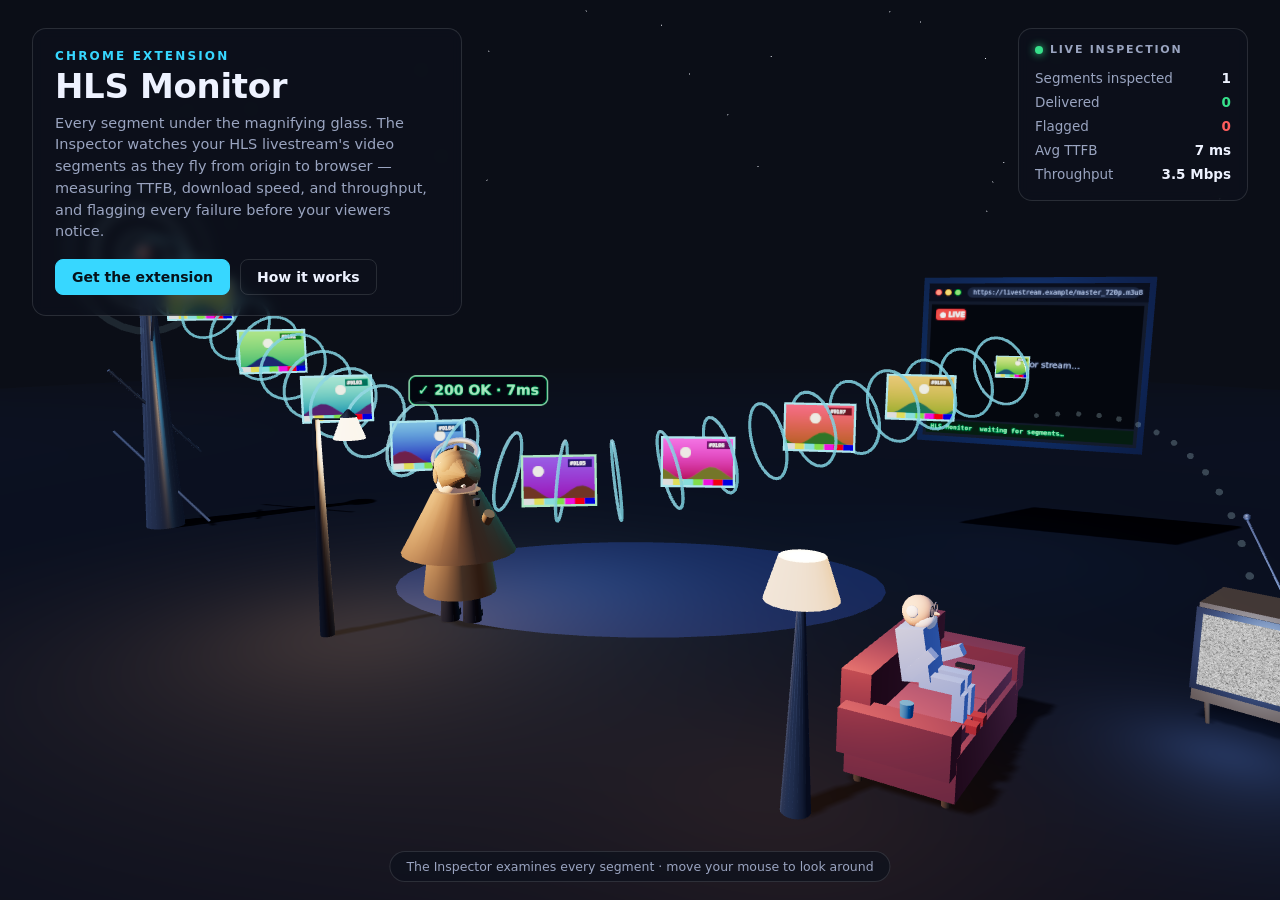
==== site/index.html @ 2c9197b7 "Add three.js landing page with Inspector pipeline scene A self-contained marketing site for the exte" ====
<!doctype html>
<html lang="en">
<head>
  <meta charset="utf-8" />
  <meta name="viewport" content="width=device-width, initial-scale=1" />
  <title>HLS Monitor — every segment under the magnifying glass</title>
  <link rel="icon" href="data:image/svg+xml,<svg xmlns='http://www.w3.org/2000/svg' viewBox='0 0 16 16'><rect width='16' height='16' rx='3' fill='%232a78d6'/><path d='M5 4l7 4-7 4z' fill='white'/></svg>" />
  <style>
    :root {
      --ink: #eef2ff;
      --ink-dim: #9aa4c0;
      --accent: #37d7ff;
      --good: #37e08b;
      --bad: #ff5d5d;
      --card: rgba(13, 17, 28, 0.72);
      --border: rgba(255, 255, 255, 0.12);
    }
    * { box-sizing: border-box; }
    html, body { height: 100%; }
    body {
      margin: 0;
      overflow: hidden;
      background: #0b0e17;
      color: var(--ink);
      font-family: system-ui, -apple-system, "Segoe UI", sans-serif;
    }
    #scene { position: fixed; inset: 0; display: block; }
    .overlay { position: fixed; z-index: 2; }

    #hero {
      top: 28px;
      left: 32px;
      max-width: 430px;
      background: var(--card);
      border: 1px solid var(--border);
      border-radius: 14px;
      padding: 20px 22px;
      backdrop-filter: blur(6px);
    }
    #hero .kicker {
      color: var(--accent);
      font-size: 12px;
      letter-spacing: 0.18em;
      text-transform: uppercase;
      font-weight: 700;
    }
    #hero h1 {
      margin: 6px 0 8px;
      font-size: 34px;
      line-height: 1.05;
      letter-spacing: -0.01em;
    }
    #hero p {
      margin: 0 0 16px;
      color: var(--ink-dim);
      font-size: 14.5px;
      line-height: 1.5;
    }
    .buttons { display: flex; gap: 10px; flex-wrap: wrap; }
    .btn {
      display: inline-block;
      padding: 9px 16px;
      border-radius: 8px;
      font-size: 14px;
      font-weight: 600;
      text-decoration: none;
      border: 1px solid var(--border);
      color: var(--ink);
    }
    .btn.primary {
      background: var(--accent);
      border-color: var(--accent);
      color: #06121a;
    }
    .btn:hover { filter: brightness(1.12); }

    #stats {
      top: 28px;
      right: 32px;
      width: 230px;
      background: var(--card);
      border: 1px solid var(--border);
      border-radius: 14px;
      padding: 14px 16px;
      backdrop-filter: blur(6px);
      font-variant-numeric: tabular-nums;
    }
    #stats h2 {
      margin: 0 0 10px;
      font-size: 11px;
      letter-spacing: 0.16em;
      text-transform: uppercase;
      color: var(--ink-dim);
      display: flex;
      align-items: center;
      gap: 7px;
    }
    #stats h2 .dot {
      width: 8px; height: 8px; border-radius: 50%;
      background: var(--good);
      box-shadow: 0 0 8px var(--good);
      animation: pulse 1.6s infinite;
    }
    @keyframes pulse { 50% { opacity: 0.4; } }
    #stats .row {
      display: flex;
      justify-content: space-between;
      font-size: 13.5px;
      padding: 4px 0;
      color: var(--ink-dim);
    }
    #stats .row b { color: var(--ink); font-weight: 650; }
    #stats .row b.good { color: var(--good); }
    #stats .row b.bad { color: var(--bad); }

    #hint {
      bottom: 18px;
      left: 50%;
      transform: translateX(-50%);
      color: var(--ink-dim);
      font-size: 12.5px;
      background: var(--card);
      border: 1px solid var(--border);
      border-radius: 999px;
      padding: 7px 16px;
      white-space: nowrap;
    }
    @media (max-width: 760px) {
      #hero { max-width: calc(100vw - 48px); }
      #stats { display: none; }
      #hint { display: none; }
    }
  </style>
</head>
<body>
  <canvas id="scene"></canvas>

  <div class="overlay" id="hero">
    <div class="kicker">Chrome extension</div>
    <h1>HLS Monitor</h1>
    <p>
      Every segment under the magnifying glass. The Inspector watches your HLS
      livestream's video segments as they fly from origin to browser —
      measuring TTFB, download speed, and throughput, and flagging every
      failure before your viewers notice.
    </p>
    <div class="buttons">
      <a class="btn primary" href="https://github.com/kindlyops/hls-monitor">Get the extension</a>
      <a class="btn" href="https://github.com/kindlyops/hls-monitor#use">How it works</a>
    </div>
  </div>

  <div class="overlay" id="stats">
    <h2><span class="dot"></span> Live inspection</h2>
    <div class="row"><span>Segments inspected</span><b id="s-inspected">0</b></div>
    <div class="row"><span>Delivered</span><b class="good" id="s-landed">0</b></div>
    <div class="row"><span>Flagged</span><b class="bad" id="s-flagged">0</b></div>
    <div class="row"><span>Avg TTFB</span><b id="s-ttfb">–</b></div>
    <div class="row"><span>Throughput</span><b id="s-bps">–</b></div>
  </div>

  <div class="overlay" id="hint">
    The Inspector examines every segment · move your mouse to look around
  </div>

  <script type="importmap">
    { "imports": { "three": "./vendor/three.module.min.js" } }
  </script>
  <script type="module" src="main.js"></script>
</body>
</html>
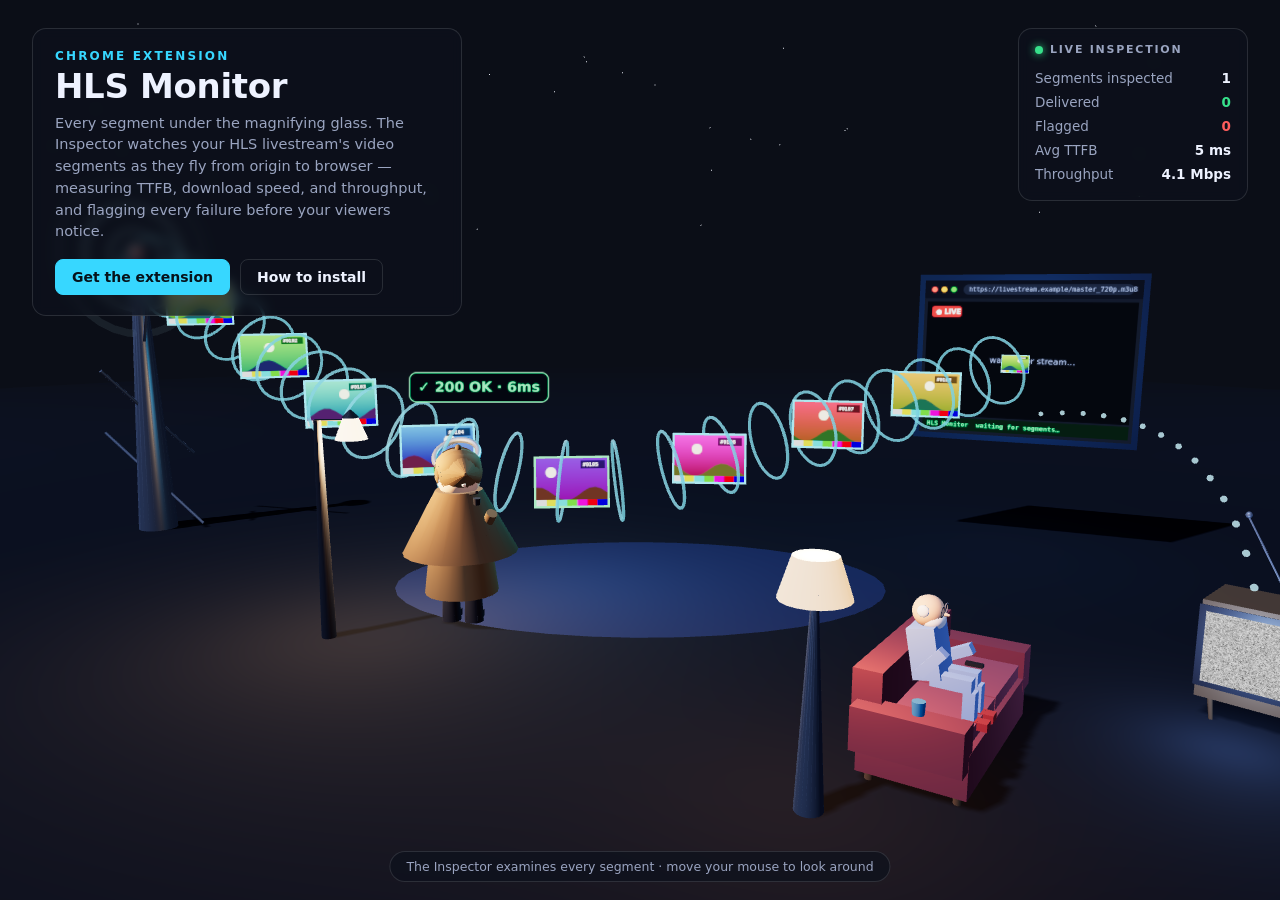
==== commit 4941d0c7: "Add GitHub Pages deploy and versioned extension release workflows - pages.yml deploys site/ to GitHu" ====
--- a/site/index.html
+++ b/site/index.html
@@ -145,8 +145,8 @@
       failure before your viewers notice.
     </p>
     <div class="buttons">
-      <a class="btn primary" href="https://github.com/kindlyops/hls-monitor">Get the extension</a>
-      <a class="btn" href="https://github.com/kindlyops/hls-monitor#use">How it works</a>
+      <a class="btn primary" href="https://github.com/kindlyops/hls-monitor/releases/latest">Get the extension</a>
+      <a class="btn" href="https://github.com/kindlyops/hls-monitor#install">How to install</a>
     </div>
   </div>
 
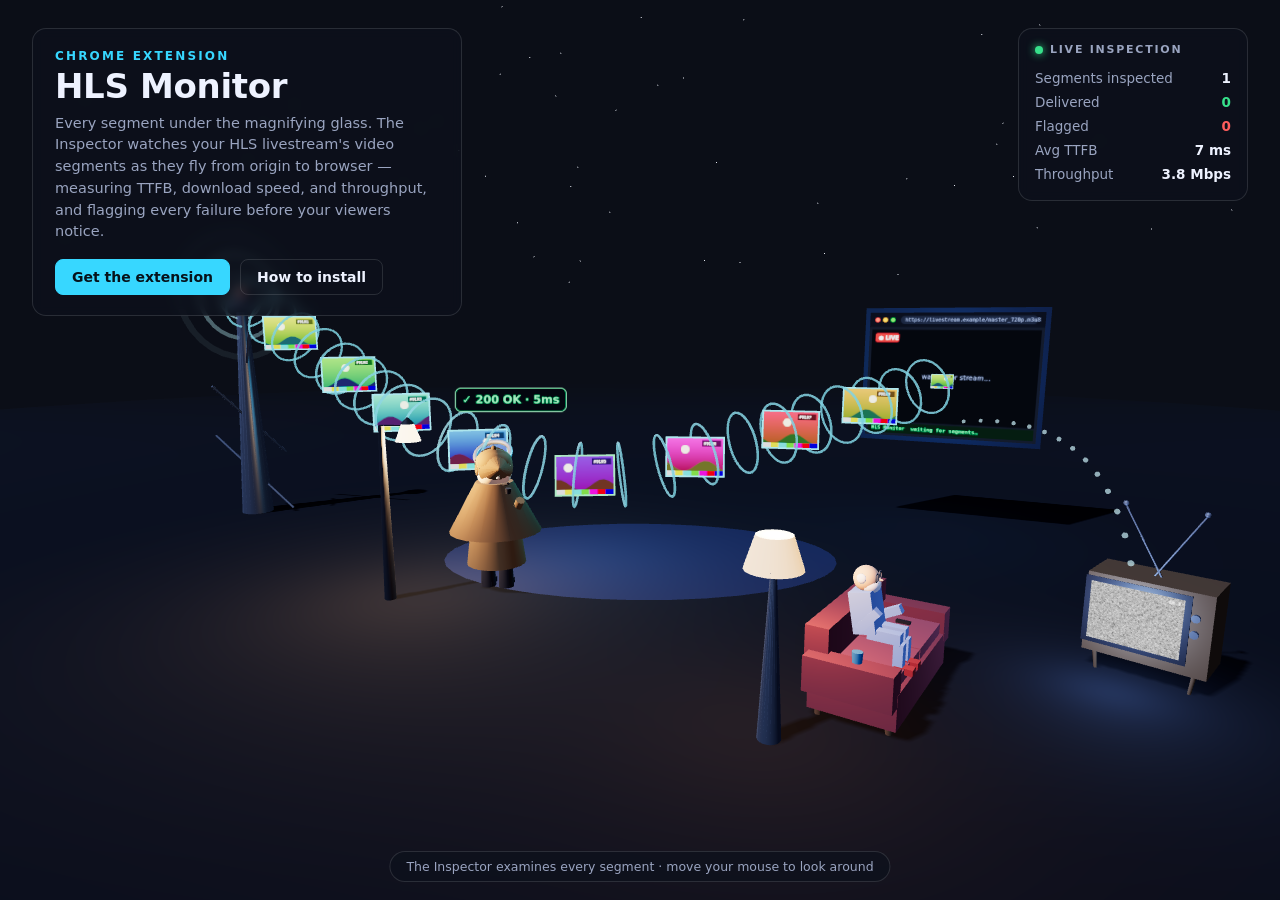
==== commit 1c702ce2: "Fix scene overflow on HiDPI displays renderer.setSize was called with updateStyle=false and the canv" ====
--- a/site/index.html
+++ b/site/index.html
@@ -24,7 +24,7 @@
       color: var(--ink);
       font-family: system-ui, -apple-system, "Segoe UI", sans-serif;
     }
-    #scene { position: fixed; inset: 0; display: block; }
+    #scene { position: fixed; inset: 0; width: 100%; height: 100%; display: block; }
     .overlay { position: fixed; z-index: 2; }
 
     #hero {
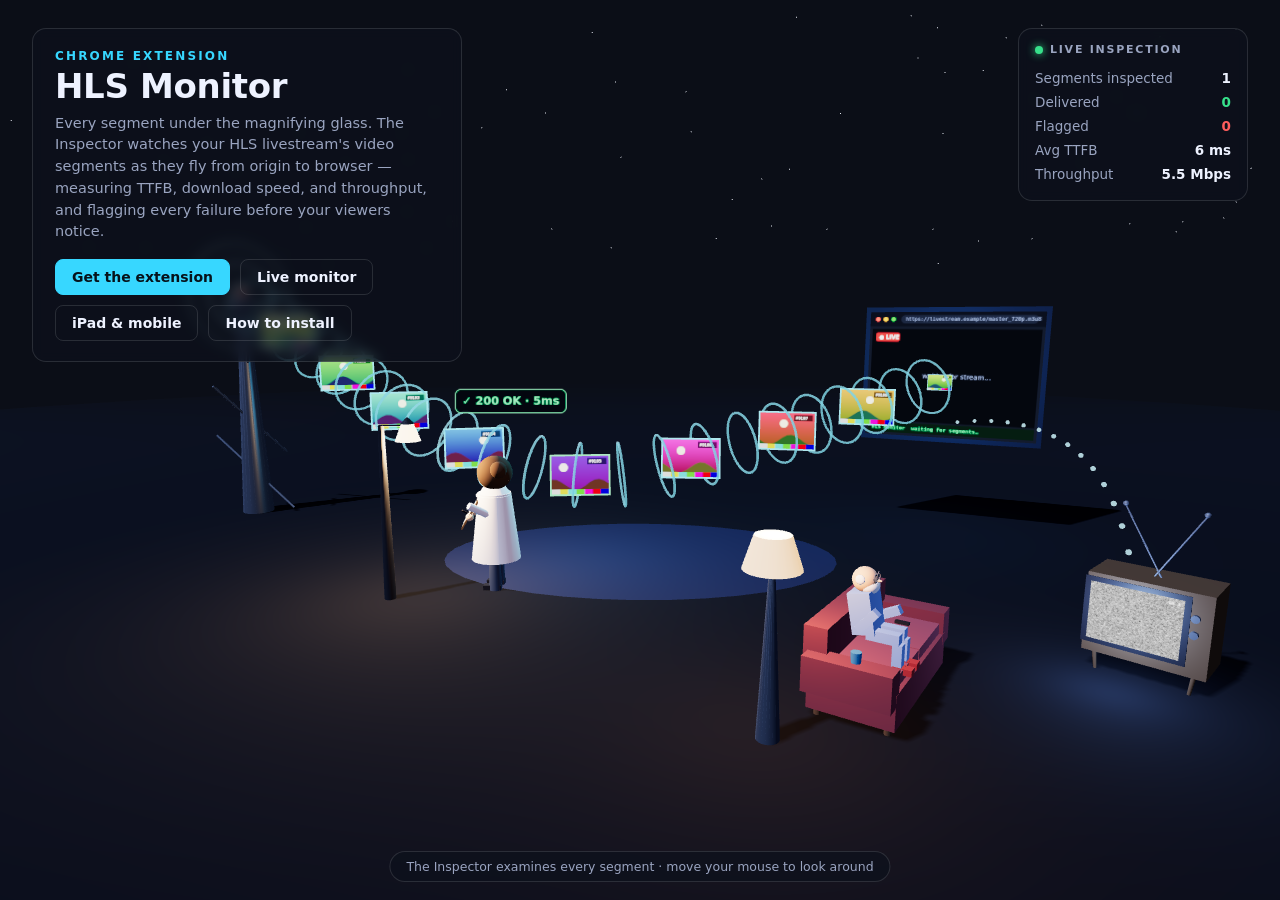
==== commit 8c092fd1: "Add iPad launchers: share-sheet Shortcut and bookmarklet launcher.js discovers .m3u8 URLs on the cur" ====
--- a/site/index.html
+++ b/site/index.html
@@ -146,6 +146,8 @@
     </p>
     <div class="buttons">
       <a class="btn primary" href="https://github.com/kindlyops/hls-monitor/releases/latest">Get the extension</a>
+      <a class="btn" href="monitor.html">Live monitor</a>
+      <a class="btn" href="ipad.html">iPad &amp; mobile</a>
       <a class="btn" href="https://github.com/kindlyops/hls-monitor#install">How to install</a>
     </div>
   </div>
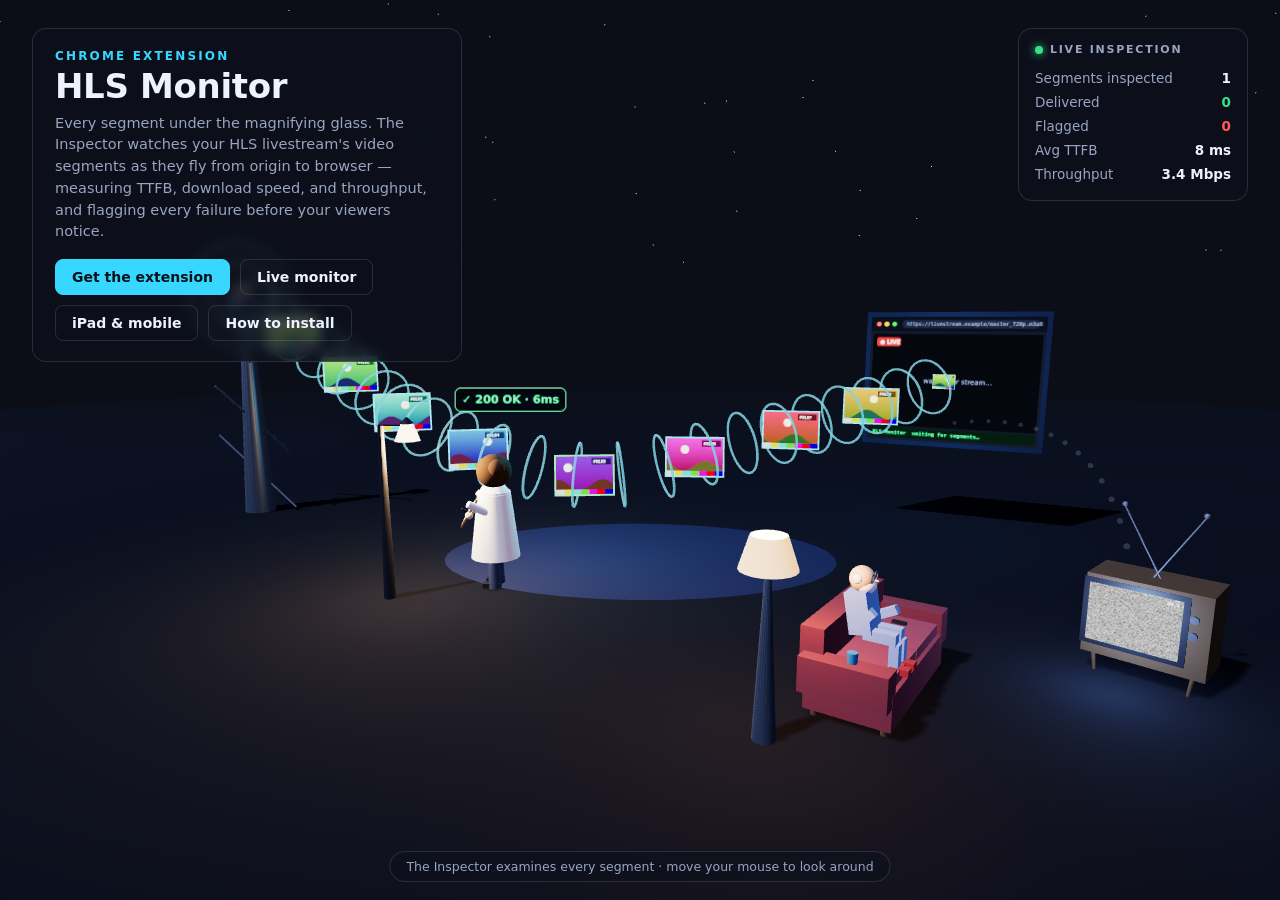
==== commit 65b95ea4: "Stack the hero card below the 3D scene on phones On narrow viewports the fixed-position hero card co" ====
--- a/site/index.html
+++ b/site/index.html
@@ -125,8 +125,21 @@
       padding: 7px 16px;
       white-space: nowrap;
     }
+    /* Phones: stack instead of overlay — the scene gets the top of the
+       viewport to itself and the hero card scrolls below it. */
     @media (max-width: 760px) {
-      #hero { max-width: calc(100vw - 48px); }
+      html, body { height: auto; }
+      body { overflow: hidden auto; }
+      #scene {
+        position: static;
+        height: 58vh;
+        height: 58svh;
+      }
+      #hero {
+        position: static;
+        max-width: none;
+        margin: 14px 16px 28px;
+      }
       #stats { display: none; }
       #hint { display: none; }
     }
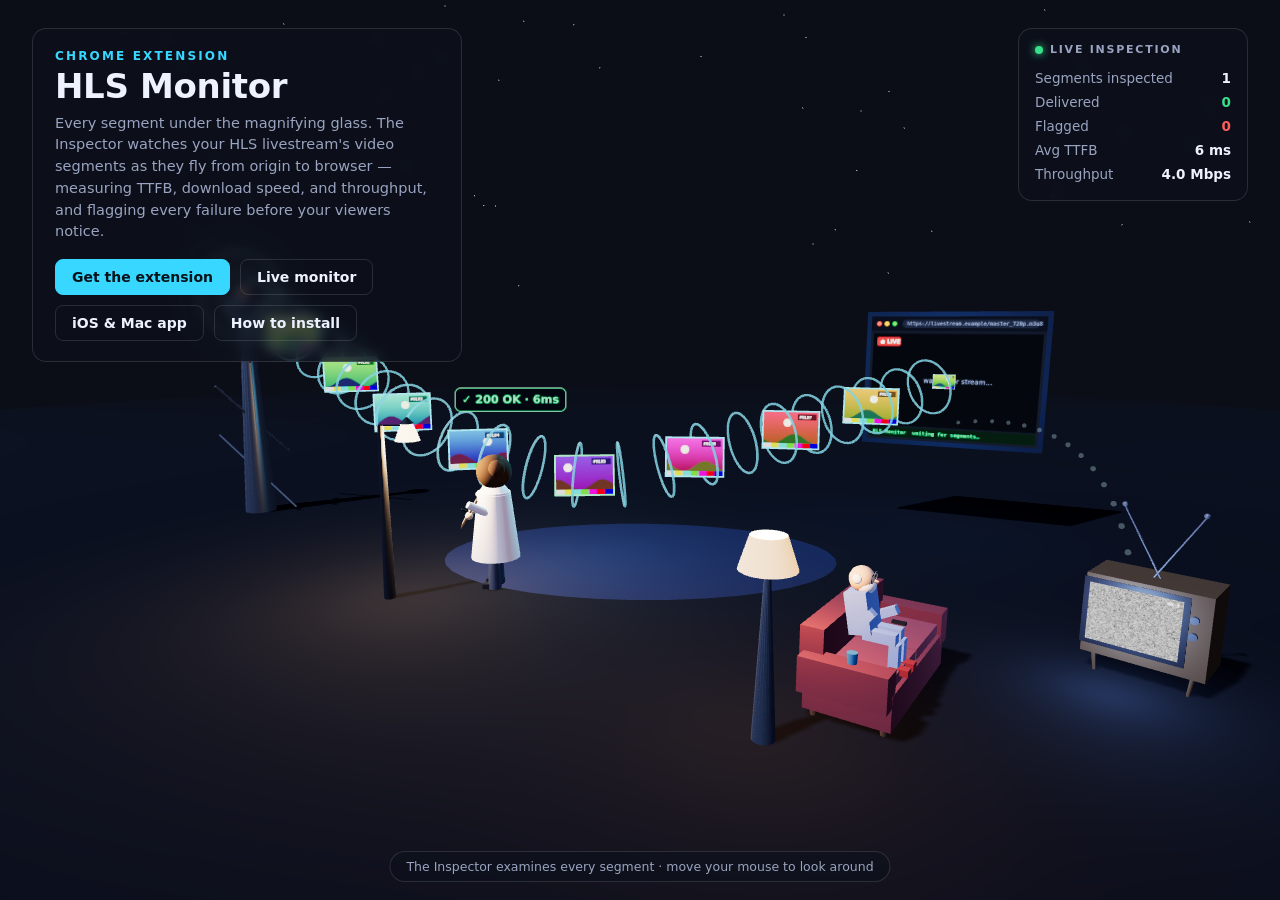
==== commit cdce216c: "Remove ipad.html; link straight to the App Store Delete the intermediary ipad.html page entirely and" ====
--- a/site/index.html
+++ b/site/index.html
@@ -160,7 +160,7 @@
     <div class="buttons">
       <a class="btn primary" href="https://github.com/kindlyops/hls-monitor/releases/latest">Get the extension</a>
       <a class="btn" href="monitor.html">Live monitor</a>
-      <a class="btn" href="ipad.html">iPad &amp; mobile</a>
+      <a class="btn" href="https://apps.apple.com/us/app/hlsmonitor-live-video-qa/id6787537308">iOS &amp; Mac app</a>
       <a class="btn" href="https://github.com/kindlyops/hls-monitor#install">How to install</a>
     </div>
   </div>
